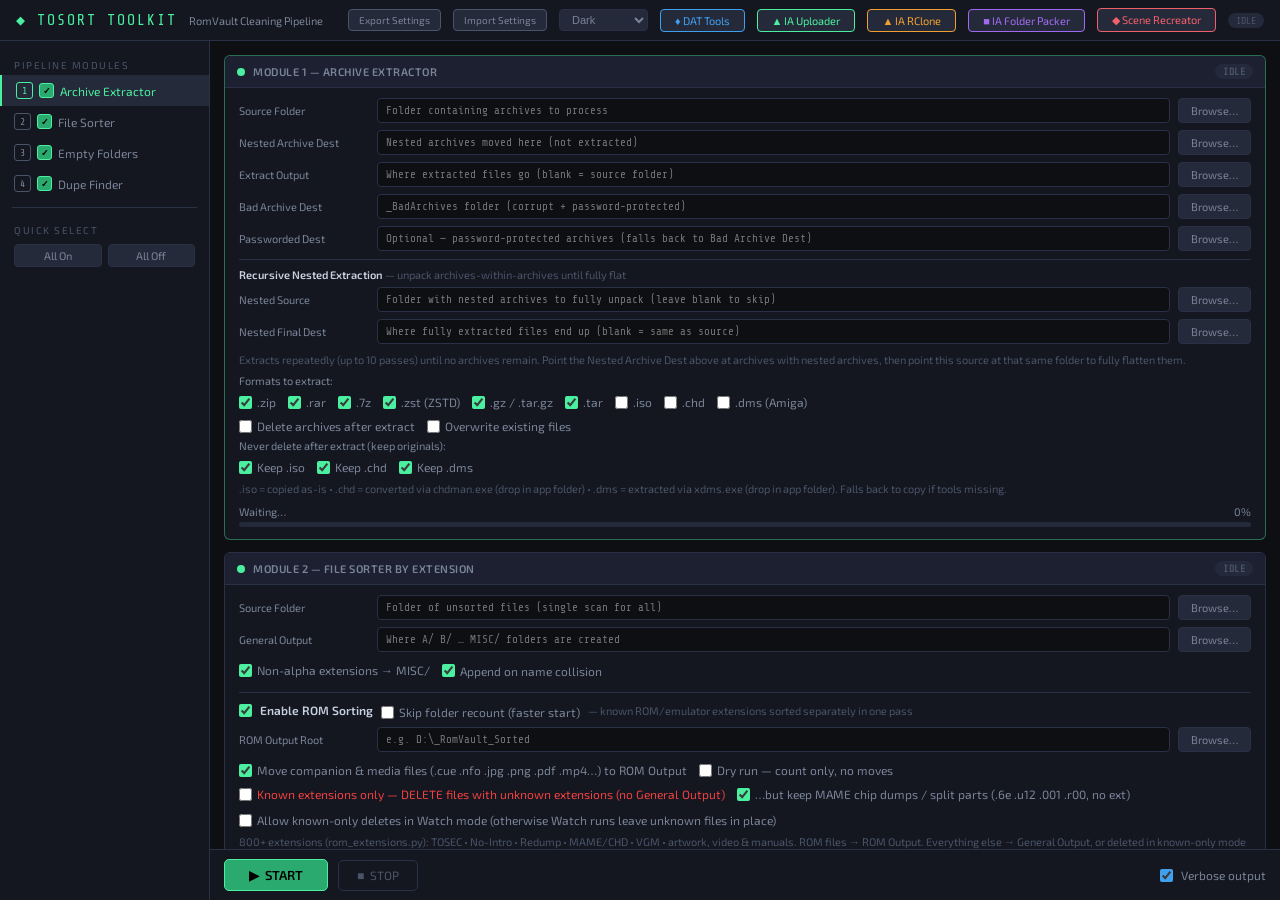
==== gui/index.html @ b6e290e2 "tosort: known-extension list, known-only sort mode, extractor and dedupe fixes Extensions - rom_exte" ====
<!DOCTYPE html>
<html lang="en">
<head>
<meta charset="UTF-8">
<meta name="viewport" content="width=device-width, initial-scale=1.0">
<title>ToSort Toolkit</title>
<style>
@import url('https://fonts.googleapis.com/css2?family=Share+Tech+Mono&family=Exo+2:wght@400;500;600&display=swap');

*{box-sizing:border-box;margin:0;padding:0}
:root{
  --bg0:#0d0f12;--bg1:#141720;--bg2:#1c2030;--bg3:#252a3a;
  --acc:#4af0a0;--acc2:#2aaa6e;--warn:#f0a030;--danger:#f04040;--info:#40a0f0;
  --text:#c8d0e0;--text2:#7a8498;--text3:#4a5468;
  --border:#2a3045;
  --font:'Exo 2',sans-serif;--mono:'Share Tech Mono',monospace;
}
/* ── Themes ── */
[data-theme="light"]{
  --bg0:#f0f2f5;--bg1:#ffffff;--bg2:#e8eaed;--bg3:#d8dbe0;
  --acc:#1a8a5a;--acc2:#1a8a5a;--warn:#d4780a;--danger:#c0392b;--info:#2471a3;
  --text:#1a1d23;--text2:#5a6478;--text3:#8a94a8;
  --border:#c8cdd8;
}
[data-theme="amber"]{
  --bg0:#0f0c06;--bg1:#1a1508;--bg2:#241e0c;--bg3:#2e2710;
  --acc:#f0b030;--acc2:#c08010;--warn:#f07030;--danger:#e04040;--info:#60b0f0;
  --text:#e8d8a0;--text2:#a09060;--text3:#606040;
  --border:#3a3010;
}
[data-theme="slate"]{
  --bg0:#0a0c10;--bg1:#12151c;--bg2:#1a1e28;--bg3:#222738;
  --acc:#60a0f8;--acc2:#4080d8;--warn:#f0c030;--danger:#f04060;--info:#60d0f0;
  --text:#c0ccdc;--text2:#7080a0;--text3:#404860;
  --border:#252a38;
}
[data-theme="red"]{
  --bg0:#0f0808;--bg1:#1a1010;--bg2:#241818;--bg3:#2e2020;
  --acc:#f04060;--acc2:#c02040;--warn:#f08030;--danger:#f04040;--info:#60a0f0;
  --text:#e8c8c8;--text2:#a07070;--text3:#605050;
  --border:#3a2020;
}
html,body{height:100%;overflow:hidden;background:var(--bg0);color:var(--text);font-family:var(--font);font-size:13px}

/* ── Layout ── */
#app{display:flex;flex-direction:column;height:100vh;overflow:hidden}
.titlebar{background:var(--bg1);border-bottom:1px solid var(--border);padding:8px 16px;display:flex;align-items:center;gap:12px;-webkit-app-region:drag;user-select:none;flex-shrink:0}
.titlebar .logo{font-family:var(--mono);font-size:15px;color:var(--acc);letter-spacing:2px}
.titlebar .sub{font-size:11px;color:var(--text2)}
.main{display:flex;flex:1;overflow:hidden;min-height:0}

/* ── Sidebar ── */
.sidebar{width:210px;background:var(--bg1);border-right:1px solid var(--border);display:flex;flex-direction:column;padding:10px 0;flex-shrink:0;overflow-y:auto;min-height:0}
.sidebar-section{padding:8px 14px 4px;font-size:10px;color:var(--text3);letter-spacing:1.5px;text-transform:uppercase}
.mod-row{display:flex;align-items:center;gap:6px;padding:7px 14px;cursor:pointer;transition:.12s;user-select:none}
.mod-row:hover{background:var(--bg2)}
.mod-row.active{background:var(--bg3);border-left:2px solid var(--acc)}
.mod-row .mod-num{font-family:var(--mono);font-size:10px;width:17px;height:17px;border:1px solid var(--text3);border-radius:3px;display:flex;align-items:center;justify-content:center;flex-shrink:0;color:var(--text2)}
.mod-row.active .mod-num{border-color:var(--acc);color:var(--acc)}
.mod-row .mod-label{font-size:12px;color:var(--text2);flex:1}
.mod-row.active .mod-label{color:var(--acc)}
.cb{width:15px;height:15px;border:1px solid var(--border);border-radius:3px;display:flex;align-items:center;justify-content:center;flex-shrink:0;cursor:pointer;background:var(--bg0)}
.cb.on{background:var(--acc2);border-color:var(--acc)}
.cb.on::after{content:'✓';font-size:9px;color:#000;font-weight:bold}
.divider{height:1px;background:var(--border);margin:8px 12px}
.sidebar-btns{padding:4px 14px;display:flex;gap:6px}
.sm-btn{flex:1;padding:4px 0;background:var(--bg3);border:1px solid var(--border);border-radius:4px;color:var(--text2);font-family:var(--font);font-size:11px;cursor:pointer;text-align:center}
.sm-btn:hover{border-color:var(--acc);color:var(--acc)}

/* ── Content area ── */
.content{flex:1;display:flex;flex-direction:column;overflow:hidden;min-height:0}
.panels{flex:1;overflow-y:auto;overflow-x:hidden;padding:14px;display:flex;flex-direction:column;gap:12px;min-height:0}

/* ── Panels — height fits content, no overflow:hidden clipping ── */
.panel{background:var(--bg1);border:1px solid var(--border);border-radius:6px;overflow:visible;transition:.15s;flex-shrink:0}
.panel.active-panel{border-color:rgba(74,240,160,.4)}
.panel-hdr{padding:8px 12px;background:var(--bg2);border-bottom:1px solid var(--border);display:flex;align-items:center;gap:8px;font-size:11px;font-weight:600;letter-spacing:.5px;text-transform:uppercase;color:var(--text2);border-radius:6px 6px 0 0}
.panel-hdr .dot{width:8px;height:8px;border-radius:50%;flex-shrink:0}
.dot-green{background:var(--acc)}
.dot-amber{background:var(--warn)}
.dot-blue{background:var(--info)}
.dot-dim{background:var(--text3)}
.panel-body{padding:10px 14px}

/* ── Form elements ── */
.row{display:flex;align-items:center;gap:8px;margin-bottom:7px}
.row label{font-size:11px;color:var(--text2);width:130px;flex-shrink:0}
.path-input{flex:1;background:var(--bg0);border:1px solid var(--border);border-radius:4px;padding:5px 8px;color:var(--text);font-family:var(--mono);font-size:11px;outline:none;transition:.15s;user-select:text;-webkit-user-select:text}
.path-input:focus{border-color:var(--acc)}
.browse-btn{padding:5px 12px;background:var(--bg3);border:1px solid var(--border);border-radius:4px;color:var(--text2);font-size:11px;cursor:pointer;white-space:nowrap;font-family:var(--font)}
.browse-btn:hover{border-color:var(--acc);color:var(--acc)}
.opt-row{display:flex;flex-wrap:wrap;gap:12px;padding:4px 0 6px}
.opt{display:flex;align-items:center;gap:5px;cursor:pointer;font-size:12px;color:var(--text2);user-select:none}
.opt input[type=checkbox]{accent-color:var(--acc);width:13px;height:13px;cursor:pointer}
.opt:hover{color:var(--text)}

/* ── Progress ── */
.progress-wrap{margin:6px 0 2px}
.progress-label{display:flex;justify-content:space-between;font-size:11px;color:var(--text2);margin-bottom:4px}
.pbar-bg{height:5px;background:var(--bg3);border-radius:3px;overflow:hidden}
.pbar{height:100%;width:0%;border-radius:3px;transition:width .35s ease}
.pbar-green{background:var(--acc)}
.pbar-amber{background:var(--warn)}
.pbar-blue{background:var(--info)}
.pbar-anim{background:repeating-linear-gradient(90deg,var(--acc) 0,var(--acc2) 20px,var(--acc) 40px);background-size:80px 100%;animation:slide 1s linear infinite}
@keyframes slide{from{background-position:0 0}to{background-position:80px 0}}

/* ── Status pills ── */
.pill{padding:2px 8px;border-radius:10px;font-size:10px;font-family:var(--mono);flex-shrink:0}
.pill-idle{background:var(--bg3);color:var(--text3)}
.pill-running{background:rgba(74,240,160,.15);color:var(--acc)}
.pill-done{background:rgba(74,240,160,.2);color:var(--acc)}
.pill-error{background:rgba(240,64,64,.15);color:var(--danger)}
.pill-skip{background:var(--bg3);color:var(--text3)}
.pill-blink{animation:blink 1.1s infinite}
@keyframes blink{0%,100%{opacity:1}50%{opacity:.4}}

/* ── Log ── */
.log-wrap{background:var(--bg0);border:1px solid var(--border);border-radius:4px;height:190px;overflow-y:auto;padding:8px;font-family:var(--mono);user-select:text;-webkit-user-select:text;cursor:text;font-size:11px;line-height:1.55;user-select:text;-webkit-user-select:text;cursor:text}
.ll{margin:1px 0;user-select:text;-webkit-user-select:text}
.ll-info{color:var(--info)}
.ll-ok{color:var(--acc)}
.ll-warn{color:var(--warn)}
.ll-err{color:var(--danger)}
.ll-dim{color:var(--text3)}

/* ── Footer ── */
.footer{background:var(--bg1);border-top:1px solid var(--border);padding:9px 14px;display:flex;align-items:center;gap:10px;position:relative;flex-shrink:0}
.btn-start{padding:7px 24px;background:var(--acc2);border:1px solid var(--acc);border-radius:5px;color:#000;font-family:var(--font);font-weight:600;font-size:13px;cursor:pointer}
.btn-start:hover{background:var(--acc)}
.btn-start:disabled{background:var(--bg3);border-color:var(--border);color:var(--text3);cursor:not-allowed}
.btn-stop{padding:7px 18px;background:transparent;border:1px solid var(--danger);border-radius:5px;color:var(--danger);font-family:var(--font);font-size:12px;cursor:pointer}
.btn-stop:hover{background:rgba(240,64,64,.1)}
.btn-stop:disabled{border-color:var(--border);color:var(--text3);cursor:not-allowed}
.stop-menu{position:absolute;bottom:54px;left:180px;background:var(--bg2);border:1px solid var(--danger);border-radius:5px;overflow:hidden;z-index:99;min-width:220px;display:none}
.stop-menu.open{display:block}
.stop-opt{padding:9px 16px;cursor:pointer;font-size:12px;border-bottom:1px solid var(--border)}
.stop-opt:last-child{border-bottom:none}
.stop-opt:hover{background:rgba(240,64,64,.15);color:var(--danger)}
.footer-status{font-size:11px;color:var(--text2)}
.footer-right{margin-left:auto;display:flex;align-items:center;gap:10px}
.verbose-lbl{display:flex;align-items:center;gap:5px;font-size:12px;color:var(--text2);cursor:pointer;user-select:none}
.verbose-lbl input{accent-color:var(--info);width:13px;height:13px}

/* ── Stub notice ── */
.stub-note{padding:5px 0 2px;font-size:11px;color:var(--text3)}

/* Scrollbar styling */
::-webkit-scrollbar{width:6px;height:6px}
::-webkit-scrollbar-track{background:var(--bg0)}
::-webkit-scrollbar-thumb{background:var(--bg3);border-radius:3px}
::-webkit-scrollbar-thumb:hover{background:var(--border)}
</style>
</head>
<body>
<div id="app">

  <!-- Title bar -->
  <div class="titlebar">
    <span class="logo">&#9670; TOSORT TOOLKIT</span>
    <span class="sub">RomVault Cleaning Pipeline</span>
    <button class="browse-btn" id="export-btn" onclick="exportSettings()" style="margin-left:auto;border-color:var(--text3);color:var(--text2);padding:4px 10px;font-size:10px" title="Saves to tosort_settings_export.json in app folder">Export Settings</button>
    <button class="browse-btn" style="border-color:var(--text3);color:var(--text2);padding:4px 10px;font-size:10px" onclick="importSettings()">Import Settings</button>
    <select id="theme-select" onchange="setTheme(this.value)" style="background:var(--bg3);border:1px solid var(--border);border-radius:4px;padding:3px 8px;color:var(--text2);font-size:11px;cursor:pointer"><option value="">Dark</option><option value="amber">Amber</option><option value="slate">Slate Blue</option><option value="red">Red</option><option value="light">Light</option></select>
    <button class="browse-btn" id="dat-merger-btn" onclick="openDatMerger()" style="border-color:var(--info);color:var(--info);padding:4px 14px;font-size:11px">&#9830; DAT Tools</button>
    <button class="browse-btn" onclick="openIAUploader()" style="border-color:var(--acc);color:var(--acc);padding:4px 14px;font-size:11px">&#9650; IA Uploader</button>
    <button class="browse-btn" onclick="openRClone()" style="border-color:var(--warn);color:var(--warn);padding:4px 14px;font-size:11px">&#9650; IA RClone</button>
    <button class="browse-btn" onclick="openFolderPacker()" style="border-color:#a06af0;color:#a06af0;padding:4px 14px;font-size:11px">&#9632; IA Folder Packer</button>
    <button class="browse-btn" onclick="openSceneRecreator()" style="border-color:#f0606a;color:#f0606a;padding:4px 14px;font-size:11px">&#9670; Scene Recreator</button>
    <span id="global-pill" class="pill pill-idle">IDLE</span>
  </div>

  <div class="main">

    <!-- Sidebar -->
    <div class="sidebar">
      <div class="sidebar-section">Pipeline Modules</div>

      <div class="mod-row active" id="modrow-0" onclick="selectMod(0)">
        <div class="mod-num">1</div>
        <div class="cb on" id="cb-0" onclick="toggleMod(event,0)"></div>
        <span class="mod-label">Archive Extractor</span>
      </div>
      <div class="mod-row" id="modrow-1" onclick="selectMod(1)">
        <div class="mod-num">2</div>
        <div class="cb on" id="cb-1" onclick="toggleMod(event,1)"></div>
        <span class="mod-label">File Sorter</span>
      </div>
      <div class="mod-row" id="modrow-2" onclick="selectMod(2)">
        <div class="mod-num">3</div>
        <div class="cb on" id="cb-2" onclick="toggleMod(event,2)"></div>
        <span class="mod-label">Empty Folders</span>
      </div>
      <div class="mod-row" id="modrow-3" onclick="selectMod(3)">
        <div class="mod-num">4</div>
        <div class="cb on" id="cb-3" onclick="toggleMod(event,3)"></div>
        <span class="mod-label">Dupe Finder</span>
      </div>
      <div class="divider"></div>
      <div class="sidebar-section">Quick Select</div>
      <div class="sidebar-btns">
        <div class="sm-btn" onclick="setAll(true)">All On</div>
        <div class="sm-btn" onclick="setAll(false)">All Off</div>
      </div>
    </div>

    <!-- Main content -->
    <div class="content">
      <div class="panels">

        <!-- MODULE 1: EXTRACTOR -->
        <div class="panel active-panel" id="panel-0">
          <div class="panel-hdr">
            <div class="dot dot-green"></div>
            Module 1 — Archive Extractor
            <span id="pill-0" class="pill pill-idle" style="margin-left:auto">IDLE</span>
          </div>
          <div class="panel-body">
            <div class="row">
              <label>Source Folder</label>
              <input class="path-input" id="m0-src" placeholder="Folder containing archives to process" />
              <button class="browse-btn" onclick="browse('m0-src')">Browse…</button>
            </div>
            <div class="row">
              <label>Nested Archive Dest</label>
              <input class="path-input" id="m0-nested" placeholder="Nested archives moved here (not extracted)" />
              <button class="browse-btn" onclick="browse('m0-nested')">Browse…</button>
            </div>
            <div class="row">
              <label>Extract Output</label>
              <input class="path-input" id="m0-out" placeholder="Where extracted files go (blank = source folder)" />
              <button class="browse-btn" onclick="browse('m0-out')">Browse…</button>
            </div>
            <div class="row">
              <label>Bad Archive Dest</label>
              <input class="path-input" id="m0-bad" placeholder="_BadArchives folder (corrupt + password-protected)" />
              <button class="browse-btn" onclick="browse('m0-bad')">Browse&hellip;</button>
            </div>
            <div class="row">
              <label>Passworded Dest</label>
              <input class="path-input" id="m0-pw" placeholder="Optional — password-protected archives (falls back to Bad Archive Dest)" />
              <button class="browse-btn" onclick="browse('m0-pw')">Browse&hellip;</button>
            </div>
            <div class="divider" style="margin:8px 0"></div>
            <div style="font-size:11px;color:var(--text);font-weight:600;margin-bottom:6px">
              Recursive Nested Extraction
              <span style="font-weight:400;color:var(--text3)"> &mdash; unpack archives-within-archives until fully flat</span>
            </div>
            <div class="row">
              <label>Nested Source</label>
              <input class="path-input" id="m0-recurse-src" placeholder="Folder with nested archives to fully unpack (leave blank to skip)" />
              <button class="browse-btn" onclick="browse('m0-recurse-src')">Browse&hellip;</button>
            </div>
            <div class="row">
              <label>Nested Final Dest</label>
              <input class="path-input" id="m0-recurse-dst" placeholder="Where fully extracted files end up (blank = same as source)" />
              <button class="browse-btn" onclick="browse('m0-recurse-dst')">Browse&hellip;</button>
            </div>
            <div style="padding:2px 0 4px;font-size:11px;color:var(--text3)">
              Extracts repeatedly (up to 10 passes) until no archives remain.
              Point the Nested Archive Dest above at archives with nested archives,
              then point this source at that same folder to fully flatten them.
            </div>
            <div style="font-size:11px;color:var(--text2);margin-bottom:4px;margin-top:4px">Formats to extract:</div>
            <div class="opt-row">
              <label class="opt"><input type="checkbox" id="m0-zip" checked> .zip</label>
              <label class="opt"><input type="checkbox" id="m0-rar" checked> .rar</label>
              <label class="opt"><input type="checkbox" id="m0-7z" checked> .7z</label>
              <label class="opt"><input type="checkbox" id="m0-zst" checked> .zst (ZSTD)</label>
              <label class="opt"><input type="checkbox" id="m0-gz" checked> .gz / .tar.gz</label>
              <label class="opt"><input type="checkbox" id="m0-tar" checked> .tar</label>
              <label class="opt"><input type="checkbox" id="m0-iso"> .iso</label>
              <label class="opt"><input type="checkbox" id="m0-chd"> .chd</label>
              <label class="opt"><input type="checkbox" id="m0-dms"> .dms (Amiga)</label>
            </div>
            <div class="opt-row">
              <label class="opt"><input type="checkbox" id="m0-del"> Delete archives after extract</label>
              <label class="opt"><input type="checkbox" id="m0-over"> Overwrite existing files</label>
            </div>
            <div style="font-size:11px;color:var(--text2);margin-bottom:4px">Never delete after extract (keep originals):</div>
            <div class="opt-row">
              <label class="opt"><input type="checkbox" id="m0-no-del-iso" checked> Keep .iso</label>
              <label class="opt"><input type="checkbox" id="m0-no-del-chd" checked> Keep .chd</label>
              <label class="opt"><input type="checkbox" id="m0-no-del-dms" checked> Keep .dms</label>
            </div>
            <div style="padding:2px 0 4px;font-size:11px;color:var(--text3)">
              .iso = copied as-is &bull; .chd = converted via chdman.exe (drop in app folder) &bull;
              .dms = extracted via xdms.exe (drop in app folder). Falls back to copy if tools missing.
            </div>
            <div class="progress-wrap">
              <div class="progress-label">
                <span id="pstep-0">Waiting…</span>
                <span id="ppct-0">0%</span>
              </div>
              <div class="pbar-bg"><div class="pbar pbar-green" id="pbar-0"></div></div>
            </div>
          </div>
        </div>

        <!-- MODULE 2: FILE SORTER + ROM SORTER -->
        <div class="panel" id="panel-1">
          <div class="panel-hdr">
            <div class="dot dot-green"></div>
            Module 2 &mdash; File Sorter by Extension
            <span id="pill-1" class="pill pill-idle" style="margin-left:auto">IDLE</span>
          </div>
          <div class="panel-body">
            <div class="row">
              <label>Source Folder</label>
              <input class="path-input" id="m1-src" placeholder="Folder of unsorted files (single scan for all)" />
              <button class="browse-btn" onclick="browse('m1-src')">Browse&hellip;</button>
            </div>
            <div class="row">
              <label>General Output</label>
              <input class="path-input" id="m1-out" placeholder="Where A/ B/ &hellip; MISC/ folders are created" />
              <button class="browse-btn" onclick="browse('m1-out')">Browse&hellip;</button>
            </div>
            <div class="opt-row">
              <label class="opt"><input type="checkbox" id="m1-misc" checked> Non-alpha extensions &rarr; MISC/</label>
              <label class="opt"><input type="checkbox" id="m1-rename" checked> Append on name collision</label>
            </div>
            <div class="divider" style="margin:8px 0"></div>
            <div style="display:flex;align-items:center;gap:8px;margin-bottom:8px">
              <label class="opt" style="font-size:12px;color:var(--text);font-weight:600">
                <input type="checkbox" id="m1-rom-enable" checked onchange="toggleRomSection()">
                &nbsp;Enable ROM Sorting
              </label>
              <label class="opt" style="margin-top:4px"><input type="checkbox" id="m1-skip-recount"> Skip folder recount (faster start)</label>
              <span style="font-size:11px;color:var(--text3)">— known ROM/emulator extensions sorted separately in one pass</span>
            </div>
            <div id="rom-section">
              <div class="row">
                <label>ROM Output Root</label>
                <input class="path-input" id="m1-rom-out" placeholder="e.g. D:\_RomVault_Sorted" />
                <button class="browse-btn" onclick="browse('m1-rom-out')">Browse&hellip;</button>
              </div>
              <div class="opt-row">
                <label class="opt"><input type="checkbox" id="m1-companions" checked> Move companion &amp; media files (.cue .nfo .jpg .png .pdf .mp4&hellip;) to ROM Output</label>
                <label class="opt"><input type="checkbox" id="m1-dry"> Dry run &mdash; count only, no moves</label>
              </div>
              <div class="opt-row">
                <label class="opt" style="color:var(--danger)"><input type="checkbox" id="m1-known-only" onchange="toggleKnownOnly()"> Known extensions only &mdash; DELETE files with unknown extensions (no General Output)</label>
                <label class="opt"><input type="checkbox" id="m1-keep-chip" checked> &hellip;but keep MAME chip dumps / split parts (.6e .u12 .001 .r00, no ext)</label>
                <label class="opt"><input type="checkbox" id="m1-known-watch"> Allow known-only deletes in Watch mode (otherwise Watch runs leave unknown files in place)</label>
              </div>
              <div style="padding:2px 0 6px;font-size:11px;color:var(--text3)">
                800+ extensions (rom_extensions.py): TOSEC &bull; No-Intro &bull; Redump &bull; MAME/CHD &bull; VGM &bull; artwork, video &amp; manuals.
                ROM files &rarr; ROM Output. Everything else &rarr; General Output, or deleted in known-only mode (list saved to reports/).
              </div>
            </div>
            <div class="progress-wrap">
              <div class="progress-label"><span id="pstep-1">Waiting&hellip;</span><span id="ppct-1">0%</span></div>
              <div class="pbar-bg"><div class="pbar pbar-green" id="pbar-1"></div></div>
            </div>
          </div>
        </div>

        <!-- MODULE 3: EMPTY FOLDERS -->
        <div class="panel" id="panel-2">
          <div class="panel-hdr">
            <div class="dot dot-green"></div>
            Module 3 &mdash; Empty Folder Cleanup
            <span id="pill-2" class="pill pill-idle" style="margin-left:auto">IDLE</span>
          </div>
          <div class="panel-body">
            <div style="font-size:11px;color:var(--text2);margin-bottom:6px">Target Folders <span style="color:var(--text3)">(add as many as needed)</span></div>
            <div id="m2-folder-list" style="display:flex;flex-direction:column;gap:5px;margin-bottom:6px"></div>
            <button class="browse-btn" onclick="addFolderRow('m2-folder-list')" style="margin-bottom:8px">+ Add Folder</button>
            <div class="opt-row">
              <label class="opt"><input type="checkbox" id="m2-recurse" checked> Recursive (catches nested empties &mdash; multiple passes)</label>
              <label class="opt"><input type="checkbox" id="m2-dry"> Dry run &mdash; list only, no deletes</label>
            </div>
            <div class="progress-wrap">
              <div class="progress-label"><span id="pstep-2">Waiting&hellip;</span><span id="ppct-2">0%</span></div>
              <div class="pbar-bg"><div class="pbar pbar-green" id="pbar-2"></div></div>
            </div>
          </div>
        </div>

        <!-- MODULE 4: DUPE FINDER -->
        <div class="panel" id="panel-3">
          <div class="panel-hdr">
            <div class="dot dot-green"></div>
            Module 4 &mdash; Duplicate File Finder &amp; Deleter
            <span id="pill-3" class="pill pill-idle" style="margin-left:auto">IDLE</span>
          </div>
          <div class="panel-body">
            <div style="font-size:11px;color:var(--text2);margin-bottom:6px">Scan Folders <span style="color:var(--text3)">(add as many as you need — dupes found across all folders)</span></div>
            <div id="m3-folder-list" style="display:flex;flex-direction:column;gap:5px;margin-bottom:6px"></div>
            <button class="browse-btn" onclick="addFolderRow('m3-folder-list','m3-folders')" style="margin-bottom:8px">+ Add Folder</button>
            <div class="opt-row">
              <label class="opt"><input type="checkbox" id="m3-md5" checked> MD5 hash</label>
              <label class="opt"><input type="checkbox" id="m3-size" checked> Size pre-filter (faster)</label>
              <label class="opt"><input type="checkbox" id="m3-dry"> Dry run &mdash; list dupes only, no deletes</label>
            </div>
            <div style="padding:4px 0 6px;font-size:11px;color:var(--text3)">
              Two-phase: size grouping &rarr; partial hash (1 MB) &rarr; full MD5 confirm.
              Progress saved after each group so interrupted runs resume automatically.
            </div>
            <div class="progress-wrap">
              <div class="progress-label"><span id="pstep-3">Waiting&hellip;</span><span id="ppct-3">0%</span></div>
              <div class="pbar-bg"><div class="pbar pbar-green" id="pbar-3"></div></div>
            </div>
          </div>
        </div>

                <!-- REPORT SETTINGS -->
        <div class="panel" id="panel-report">
          <div class="panel-hdr">
            <div class="dot dot-blue"></div>
            Pipeline Summary Report
          </div>
          <div class="panel-body">
            <div class="row">
              <label>Save Reports To</label>
              <input class="path-input" id="report-dir" placeholder="Folder where .txt reports are saved after each run" />
              <button class="browse-btn" onclick="browse('report-dir')">Browse&hellip;</button>
            </div>
            <div style="padding:2px 0 4px;font-size:11px;color:var(--text3)">
              A timestamped .txt file is saved after every pipeline run listing counts, timings and errors per module.
              Leave blank to disable.
            </div>
          </div>
        </div>

        <!-- WATCH FOLDER -->
        <div class="panel" id="panel-watch">
          <div class="panel-hdr">
            <div class="dot dot-blue"></div>
            Watch Mode &mdash; Auto-run Pipeline on Timer
            <span id="pill-watch" class="pill pill-idle" style="margin-left:auto">OFF</span>
          </div>
          <div class="panel-body">
            <div class="row">
              <label>Run interval</label>
              <select id="watch-preset" style="background:var(--bg0);border:1px solid var(--border);border-radius:4px;padding:5px 8px;color:var(--text);font-family:var(--mono);font-size:11px;outline:none" onchange="watchPresetChange()">
                <option value="5">Every 5 minutes</option>
                <option value="15">Every 15 minutes</option>
                <option value="30" selected>Every 30 minutes</option>
                <option value="60">Every 1 hour</option>
                <option value="120">Every 2 hours</option>
                <option value="0">Custom&hellip;</option>
              </select>
              <input class="path-input" id="watch-custom" placeholder="minutes" style="width:80px;flex:none;display:none" type="number" min="1" max="9999" />
            </div>
            <div class="opt-row">
              <span style="font-size:11px;color:var(--text2);margin-right:4px">Modules to run:</span>
              <label class="opt"><input type="checkbox" id="watch-m0" checked> Extractor</label>
              <label class="opt"><input type="checkbox" id="watch-m1" checked> File Sorter</label>
              <label class="opt"><input type="checkbox" id="watch-m2" checked> Empty Folders</label>
              <label class="opt"><input type="checkbox" id="watch-m3" checked> Dupe Finder</label>
            </div>
            <div style="display:flex;align-items:center;gap:12px;margin-top:8px">
              <button class="browse-btn" id="watch-arm-btn" onclick="toggleWatch()" style="padding:5px 18px;border-color:var(--info);color:var(--info)">&#9654; Arm Watch</button>
              <span id="watch-countdown" style="font-family:var(--mono);font-size:12px;color:var(--text2)"></span>
            </div>
          </div>
        </div>
        <!-- LOG -->
        <div class="panel">
          <div class="panel-hdr">
            <div class="dot dot-blue"></div>
            Output Log
            <button class="browse-btn" style="margin-left:auto;padding:2px 10px;font-size:10px" onclick="clearLog()">Clear</button>
          </div>
          <div class="panel-body">
            <div class="log-wrap" id="log"></div>
          </div>
        </div>

      </div><!-- /panels -->

      <!-- Footer -->
      <div class="footer">
        <button class="btn-start" id="btn-start" onclick="startPipeline()">&#9654;&nbsp; START</button>
        <button class="btn-stop"  id="btn-stop"  disabled onclick="toggleStopMenu()">&#9632;&nbsp; STOP</button>

        <div class="stop-menu" id="stop-menu">
          <div class="stop-opt" onclick="doSkip()">&#8594;&nbsp; Skip current — continue pipeline</div>
          <div class="stop-opt" style="color:var(--danger)" onclick="doStopAll()">&#9632;&nbsp; Terminate everything</div>
        </div>

        <span class="footer-status" id="footer-status"></span>

        <div class="footer-right">
          <label class="verbose-lbl"><input type="checkbox" id="verbose" checked>&nbsp;Verbose output</label>
        </div>
      </div>

    </div><!-- /content -->
  </div><!-- /main -->
</div><!-- /app -->

<script>
// ─── State ───────────────────────────────────────────────────────────────────
const modEnabled = [true, true, true, true];
let pipelineRunning = false;

// ─── Sidebar selection ───────────────────────────────────────────────────────
function selectMod(n) {
  document.querySelectorAll('.mod-row').forEach((r, i) => r.classList.toggle('active', i === n));
  document.querySelectorAll('.panel[id^="panel-"]').forEach((p, i) => p.classList.toggle('active-panel', i === n));
}

function toggleMod(e, n) {
  e.stopPropagation();
  modEnabled[n] = !modEnabled[n];
  document.getElementById('cb-' + n).classList.toggle('on', modEnabled[n]);
}

function setAll(v) {
  modEnabled.forEach((_, i) => {
    modEnabled[i] = v;
    document.getElementById('cb-' + i).classList.toggle('on', v);
  });
}

// ─── Browse (native folder dialog via Python) ─────────────────────────────────
async function browse(inputId) {
  try {
    const path = await window.pywebview.api.browse_folder();
    if (path) {
      const el = document.getElementById(inputId);
      el.value = path;
      el.style.borderColor = 'var(--acc)';
      setTimeout(() => el.style.borderColor = '', 1500);
    }
  } catch (e) {
    addLog('Browse error: ' + e, 'err');
  }
}

// ─── Log ──────────────────────────────────────────────────────────────────────
const MAX_LOG_LINES = 500;
function addLog(msg, cls) {
  const log = document.getElementById('log');
  const d = document.createElement('div');
  d.className = 'll' + (cls ? ' ll-' + cls : '');
  const ts = new Date().toLocaleTimeString('en-GB');
  d.textContent = '[' + ts + '] ' + msg;
  log.appendChild(d);
  // Trim old entries to prevent out-of-memory on long runs
  while (log.childElementCount > MAX_LOG_LINES) {
    log.removeChild(log.firstChild);
  }
  log.scrollTop = log.scrollHeight;
}

function clearLog() {
  document.getElementById('log').innerHTML = '';
}

// ─── Progress ─────────────────────────────────────────────────────────────────
function setProgress(mod, pct, label) {
  document.getElementById('pbar-' + mod).style.width = pct + '%';
  document.getElementById('ppct-' + mod).textContent = pct + '%';
  document.getElementById('pstep-' + mod).textContent = label;
}

// ─── Module status pills ──────────────────────────────────────────────────────
function setModStatus(mod, state) {
  const el = document.getElementById('pill-' + mod);
  const map = {
    idle:    ['IDLE',    'pill-idle'],
    running: ['RUNNING', 'pill-running pill-blink'],
    done:    ['DONE',    'pill-done'],
    error:   ['ERROR',   'pill-error'],
    skip:    ['SKIP',    'pill-skip'],
  };
  const [label, cls] = map[state] || ['?', 'pill-idle'];
  el.textContent = label;
  el.className = 'pill ' + cls;
}

function setGlobalStatus(state) {
  const el = document.getElementById('global-pill');
  const map = {
    idle:    ['IDLE',    'pill-idle'],
    running: ['RUNNING', 'pill-running pill-blink'],
    done:    ['DONE',    'pill-done'],
    stopped: ['STOPPED', 'pill-error'],
  };
  const [label, cls] = map[state] || ['?', 'pill-idle'];
  el.textContent = label;
  el.className = 'pill ' + cls;
}

// ─── Python → JS event bridge ─────────────────────────────────────────────────
window.pyEvent = function(event, data) {
  switch(event) {
    case 'log':
      addLog(data.msg, data.cls);
      break;
    case 'progress':
      setProgress(data.mod, data.pct, data.label);
      break;
    case 'modStatus':
      setModStatus(data.mod, data.state);
      break;
    case 'globalStatus':
      setGlobalStatus(data.state);
      if (data.state === 'done' || data.state === 'stopped') {
        pipelineRunning = false;
        if (!watchArmed) document.getElementById('btn-start').disabled = false;
        document.getElementById('btn-stop').disabled = true;
        document.getElementById('watch-arm-btn').disabled = false;
        document.getElementById('footer-status').textContent =
          data.state === 'stopped' ? 'Stopped by user.' : 'All modules complete.';
      }
      break;
  }
};

// ─── START ────────────────────────────────────────────────────────────────────
function startPipeline() {
  if (pipelineRunning) return;
  if (watchArmed) { addLog('Disarm Watch mode before starting manually.', 'warn'); return; }
  if (modEnabled[1] && document.getElementById('m1-known-only').checked
      && !document.getElementById('m1-dry').checked
      && !confirm('File Sorter is in KNOWN-ONLY mode.

Files with unknown extensions in the source folder will be PERMANENTLY DELETED (a list is saved to reports/).

Continue?')) return;
  pipelineRunning = true;
  document.getElementById('btn-start').disabled = true;
  document.getElementById('btn-stop').disabled = false;
  document.getElementById('footer-status').textContent = 'Pipeline running…';
  setGlobalStatus('running');
  for (let i = 0; i < 4; i++) {
    setProgress(i, 0, 'Waiting…');
    setModStatus(i, 'idle');
  }
  window.pywebview.api.run_pipeline(buildConfig());
}

// ─── STOP menu ────────────────────────────────────────────────────────────────
function toggleStopMenu() {
  document.getElementById('stop-menu').classList.toggle('open');
}

function doSkip() {
  document.getElementById('stop-menu').classList.remove('open');
  addLog('Skipping to next module… (waiting for current operation to finish)', 'warn');
  window.pywebview.api.stop_current();
}

function doStopAll() {
  document.getElementById('stop-menu').classList.remove('open');
  addLog('Terminating pipeline… (waiting for current operation to finish)', 'err');
  // Disable stop button to prevent spamming
  document.getElementById('btn-stop').disabled = true;
  document.getElementById('footer-status').textContent = 'Stopping...';
  window.pywebview.api.stop_all();
}

document.addEventListener('click', e => {
  if (!e.target.closest('#btn-stop') && !e.target.closest('#stop-menu'))
    document.getElementById('stop-menu').classList.remove('open');
});

// ─── Settings save/load ──────────────────────────────────────────────────────
const SETTINGS_IDS = [
  'm0-src','m0-nested','m0-out','m0-bad','m0-recurse-src','m0-recurse-dst','m0-zip','m0-rar','m0-7z','m0-zst','m0-iso','m0-chd','m0-dms','m0-no-del-iso','m0-no-del-chd','m0-no-del-dms','m0-del','m0-over','report-dir',
  'm1-src','m1-out','m1-misc','m1-rename',
  'm2-recurse','m2-dry',
  'm3-md5','m3-size','m3-dry',
  'm1-rom-enable','m1-rom-out','m1-companions','m1-dry','m1-known-only','m1-keep-chip','m1-known-watch',
  'verbose','watch-preset','watch-custom','watch-m0','watch-m1','watch-m2','watch-m3'
];
// Multi-folder list IDs saved separately as arrays
const FOLDER_LIST_IDS = ['m2-folder-list', 'm3-folder-list'];
const MOD_CB_IDS = ['cb-0','cb-1','cb-2','cb-3'];

function gatherSettings() {
  const s = { modEnabled: [...modEnabled] };
  SETTINGS_IDS.forEach(id => {
    const el = document.getElementById(id);
    if (!el) return;
    s[id] = el.type === 'checkbox' ? el.checked : el.value;
  });
  // Save multi-folder lists as arrays
  FOLDER_LIST_IDS.forEach(id => { s[id] = getFolderList(id); });
  return s;
}

function applySettings(s) {
  if (!s) return;
  if (Array.isArray(s.modEnabled)) {
    s.modEnabled.forEach((v, i) => {
      modEnabled[i] = v;
      const cb = document.getElementById('cb-' + i);
      if (cb) cb.classList.toggle('on', v);
    });
  }
  SETTINGS_IDS.forEach(id => {
    const el = document.getElementById(id);
    if (!el || !(id in s)) return;
    if (el.type === 'checkbox') el.checked = s[id];
    else el.value = s[id];
  });
  // Restore multi-folder lists
  FOLDER_LIST_IDS.forEach(id => {
    if (Array.isArray(s[id])) setFolderList(id, s[id]);
  });
  // Show custom interval input if needed
  if (s['watch-preset'] === '0') {
    const c = document.getElementById('watch-custom');
    if (c) c.style.display = '';
  }
  const ko = !!s['m1-known-only'];
  document.getElementById('m1-out').disabled = ko;
  document.getElementById('m1-misc').disabled = ko;
}

function saveSettings() {
  if (window.pywebview && window.pywebview.api)
    window.pywebview.api.save_settings(gatherSettings());
}

// Auto-save on any input/change
document.addEventListener('change', saveSettings);
document.addEventListener('input',  saveSettings);

async function loadAndApplySettings() {
  try {
    const s = await window.pywebview.api.load_settings();
    applySettings(s);
    addLog('Settings restored.', 'dim');
  } catch(e) {
    // First run, no settings yet
  }
}

// ─── Watch mode ────────────────────────────────────────────────────────────
let watchArmed = false;

function watchPresetChange() {
  const v = document.getElementById('watch-preset').value;
  const custom = document.getElementById('watch-custom');
  custom.style.display = (v === '0') ? '' : 'none';
  saveSettings();
}

function getWatchMinutes() {
  const v = document.getElementById('watch-preset').value;
  if (v === '0') {
    const c = parseInt(document.getElementById('watch-custom').value) || 30;
    return c;
  }
  return parseInt(v);
}

function toggleWatch() {
  watchArmed = !watchArmed;
  const btn  = document.getElementById('watch-arm-btn');
  const pill = document.getElementById('pill-watch');
  const cd   = document.getElementById('watch-countdown');
  if (watchArmed && document.getElementById('watch-m1').checked
      && document.getElementById('m1-known-only').checked
      && document.getElementById('m1-known-watch').checked
      && !document.getElementById('m1-dry').checked
      && !confirm('Watch mode will run the File Sorter in KNOWN-ONLY mode.\n\nEvery run will PERMANENTLY DELETE files with unknown extensions in the source folder (lists saved to reports/).\n\nArm Watch mode?')) {
    watchArmed = false;
    return;
  }
  if (watchArmed) {
    const mins = getWatchMinutes();
    const cfg  = buildConfig();
    cfg.interval_minutes = mins;
    cfg.modules = [
      document.getElementById('watch-m0').checked,
      document.getElementById('watch-m1').checked,
      document.getElementById('watch-m2').checked,
      document.getElementById('watch-m3').checked,
    ];
    window.pywebview.api.start_watch(cfg);
    btn.textContent  = '\u25A0 Disarm Watch';
    btn.style.borderColor = 'var(--danger)';
    btn.style.color       = 'var(--danger)';
    pill.textContent = 'ARMED';
    pill.className   = 'pill pill-running pill-blink';
    addLog('Watch mode armed — interval: ' + mins + ' min.', 'info');
    // Disable manual Start/Stop while Watch is armed
    document.getElementById('btn-start').disabled = true;
    document.getElementById('btn-stop').disabled  = true;
    document.getElementById('btn-start').title    = 'Disarm Watch mode first';
  } else {
    window.pywebview.api.stop_watch();
    btn.textContent  = '\u25B6 Arm Watch';
    btn.style.borderColor = 'var(--info)';
    btn.style.color       = 'var(--info)';
    pill.textContent = 'OFF';
    pill.className   = 'pill pill-idle';
    cd.textContent   = '';
    addLog('Watch mode disarmed.', 'warn');
    // Force reset all button and pipeline state
    pipelineRunning = false;
    document.getElementById('btn-start').disabled = false;
    document.getElementById('btn-start').title    = '';
    document.getElementById('btn-stop').disabled  = true;
    document.getElementById('watch-arm-btn').disabled = false;
    setGlobalStatus('idle');
  }
}

function formatCountdown(secs) {
  const h = Math.floor(secs / 3600);
  const m = Math.floor((secs % 3600) / 60);
  const s = secs % 60;
  if (h > 0) return `⏱ Next run in ${h}h ${m}m ${s}s`;
  if (m > 0) return `⏱ Next run in ${m}m ${s}s`;
  return `Next run in ${s}s`;
}

// ─── Extended pyEvent to handle watch events ─────────────────────────────────
const _origPyEvent = window.pyEvent;
window.pyEvent = function(event, data) {
  _origPyEvent(event, data);
  if (event === 'watchTick') {
    document.getElementById('watch-countdown').textContent = formatCountdown(data.remaining);
  }
  if (event === 'watchFired') {
    addLog('Watch: pipeline starting...', 'info');
    document.getElementById('watch-countdown').textContent = '⚙ Running pipeline...';
  } else if (event === 'watchWaiting') {
    const mins = Math.round(data.total / 60);
    addLog('Watch: pipeline complete — waiting ' + mins + ' min before next run.', 'info');
  }
};

// ─── ROM section toggle ──────────────────────────────────────────────────────────────────────────────
function toggleRomSection() {
  const enabled = document.getElementById('m1-rom-enable').checked;
  const sec = document.getElementById('rom-section');
  sec.style.opacity  = enabled ? '1' : '0.35';
  sec.style.pointerEvents = enabled ? '' : 'none';
  saveSettings();
}

function toggleKnownOnly() {
  const on = document.getElementById('m1-known-only').checked;
  document.getElementById('m1-out').disabled = on;
  document.getElementById('m1-misc').disabled = on;
  saveSettings();
}

// ─── Multi-folder row helpers ──────────────────────────────────────────────────────────────────────────────
async function addFolderRow(listId, path) {
  const list = document.getElementById(listId);
  const row  = document.createElement('div');
  row.style.cssText = 'display:flex;align-items:center;gap:6px';
  const inp = document.createElement('input');
  inp.className = 'path-input';
  inp.style.flex = '1';
  inp.placeholder = 'Click Browse to select folder...';
  if (path) inp.value = path;
  const btn = document.createElement('button');
  btn.className = 'browse-btn';
  btn.textContent = 'Browse…';
  btn.onclick = async () => {
    try {
      const p = await window.pywebview.api.browse_folder();
      if (p) inp.value = p;
      saveSettings();
    } catch(e) {}
  };
  const del = document.createElement('button');
  del.className = 'browse-btn';
  del.textContent = '✕';
  del.style.cssText = 'padding:5px 8px;border-color:var(--danger);color:var(--danger)';
  del.onclick = () => { list.removeChild(row); saveSettings(); };
  row.appendChild(inp);
  row.appendChild(btn);
  row.appendChild(del);
  list.appendChild(row);
  saveSettings();
}

function getFolderList(listId) {
  const list = document.getElementById(listId);
  if (!list) return [];
  return Array.from(list.querySelectorAll('input'))
    .map(i => i.value.trim()).filter(Boolean);
}

function setFolderList(listId, paths) {
  const list = document.getElementById(listId);
  if (!list) return;
  list.innerHTML = '';
  (paths || []).forEach(p => addFolderRow(listId, p));
}

// ─── Build config helper (extracted so watch can reuse it) ────────────────────
function buildConfig() {
  const fmts = [];
  if (document.getElementById('m0-zip').checked) fmts.push('.zip');
  if (document.getElementById('m0-rar').checked) fmts.push('.rar');
  if (document.getElementById('m0-7z').checked)  fmts.push('.7z');
  if (document.getElementById('m0-zst').checked) fmts.push('.zst');
  if (document.getElementById('m0-gz').checked)  { fmts.push('.gz'); fmts.push('.tgz'); }
  if (document.getElementById('m0-tar').checked) fmts.push('.tar');
  if (document.getElementById('m0-iso').checked) fmts.push('.iso');
  if (document.getElementById('m0-chd').checked) fmts.push('.chd');
  if (document.getElementById('m0-dms').checked) fmts.push('.dms');
  return {
    modules: [...modEnabled],
    report_dir: document.getElementById('report-dir').value.trim(),
    verbose: document.getElementById('verbose').checked,
    mod0: {
      src:         document.getElementById('m0-src').value.trim(),
      nested_dest: document.getElementById('m0-nested').value.trim(),
      out:         document.getElementById('m0-out').value.trim(),
      bad_dest:    document.getElementById('m0-bad').value.trim(),
      pw_dest:     document.getElementById('m0-pw') ? document.getElementById('m0-pw').value.trim() : '',
      pw_dest:     document.getElementById('m0-pw').value.trim(),
      fmts,
      del_after:   document.getElementById('m0-del').checked,
      overwrite:   document.getElementById('m0-over').checked,
      no_del_iso:  document.getElementById('m0-no-del-iso').checked,
      no_del_chd:  document.getElementById('m0-no-del-chd').checked,
      no_del_dms:  document.getElementById('m0-no-del-dms').checked,
      recurse_nested_src: document.getElementById('m0-recurse-src').value.trim(),
      recurse_nested_dst: document.getElementById('m0-recurse-dst').value.trim(),
    },
    mod1: {
      src:         document.getElementById('m1-src').value.trim(),
      out:         document.getElementById('m1-out').value.trim(),
      misc_catch:  document.getElementById('m1-misc').checked,
      rename_dupe: document.getElementById('m1-rename').checked,
      rom_enable:  document.getElementById('m1-rom-enable').checked,
      skip_recount: document.getElementById('m1-skip-recount') ? document.getElementById('m1-skip-recount').checked : false,
      rom_out:     document.getElementById('m1-rom-out').value.trim(),
      companions:  document.getElementById('m1-companions').checked,
      dry_run:     document.getElementById('m1-dry').checked,
      known_only:  document.getElementById('m1-known-only').checked,
      keep_chip:   document.getElementById('m1-keep-chip').checked,
      known_only_watch: document.getElementById('m1-known-watch').checked,
    },
    mod2: {
      srcs:    getFolderList('m2-folder-list'),
      recurse: document.getElementById('m2-recurse').checked,
      dry_run: document.getElementById('m2-dry').checked,
    },
    mod3: {
      srcs:     getFolderList('m3-folder-list'),
      hash_md5: document.getElementById('m3-md5').checked,
      size_pre: document.getElementById('m3-size').checked,
      dry_run:  document.getElementById('m3-dry').checked,
    },

  };
}

addLog('ToSort Toolkit ready. Configure folders and press START.', 'info');

// ─── Settings Export/Import ──────────────────────────────────────────────────────────────
// ── Theme switcher ───────────────────────────────────────────────────────────
function setTheme(theme) {
  document.documentElement.setAttribute('data-theme', theme);
  localStorage.setItem('rv_theme', theme);
}
// Restore saved theme
(function() {
  const saved = localStorage.getItem('rv_theme');
  if (saved) {
    document.documentElement.setAttribute('data-theme', saved);
    const sel = document.getElementById('theme-select');
    if (sel) sel.value = saved;
  }
})();

async function exportSettings() {
  try {
    // Write directly to app folder — no file dialog (avoids PyWebView multi-window bug)
    const result = await window.pywebview.api.export_settings_appdir();
    if (result.ok) {
      addLog('Settings exported to: ' + result.path, 'ok');
    } else {
      addLog('Export failed: ' + result.error, 'err');
    }
  } catch(e) { addLog('Export error: ' + e, 'err'); }
}
async function importSettings() {
  try {
    // Browse for the JSON file using open dialog
    const path = await window.pywebview.api.browse_open_file();
    if (path) {
      const s = await window.pywebview.api.import_settings(path);
      if (s) { applySettings(s); addLog('Settings imported: ' + path, 'ok'); }
      else { addLog('Import failed.', 'err'); }
    }
  } catch(e) { addLog('Import error: ' + e, 'err'); }
}

// ─── DAT Merger window ──────────────────────────────────────────────────────
function openFolderPacker() {
  try { window.pywebview.api.open_folder_packer(); }
  catch(e) { addLog("Could not open Folder Packer: " + e, "err"); }
}

function openSceneRecreator() {
  try { window.pywebview.api.open_scene_recreator(); }
  catch(e) { addLog("Could not open Scene Recreator: " + e, "err"); }
}

function openRClone() {
  try { window.pywebview.api.open_rclone(); }
  catch(e) { addLog("Could not open RClone: " + e, "err"); }
}

function openIAUploader() {
  try { window.pywebview.api.open_ia_uploader(); }
  catch(e) { addLog('Could not open IA Uploader: ' + e, 'err'); }
}

function openDatMerger() {
  try {
    window.pywebview.api.open_dat_merger_window();
  } catch(e) {
    addLog("Could not open DAT Merger: " + e, "err");
  }
}

// Load saved settings and check dependencies once pywebview API is ready
async function onReady() {
  await loadAndApplySettings();
  try {
    const deps = await window.pywebview.api.get_dependency_status();
    if (!deps.rarfile) {
      addLog('WARNING: RAR support unavailable.', 'warn');
      if (deps.rar_error) deps.rar_error.split('\n').forEach(l => addLog('  ' + l, 'warn'));
    }
    if (!deps.py7zr)     addLog('WARNING: py7zr not installed — .7z files will fail. Run: pip install py7zr', 'warn');
    if (!deps.zstandard) addLog('WARNING: zstandard not installed — .zst files will fail. Run: pip install zstandard', 'warn');
    if (deps.rarfile && deps.py7zr && deps.zstandard) addLog('All archive dependencies OK.', 'ok');
  } catch(e) {}
}
window.addEventListener('pywebviewready', onReady);
</script>
</body>
</html>
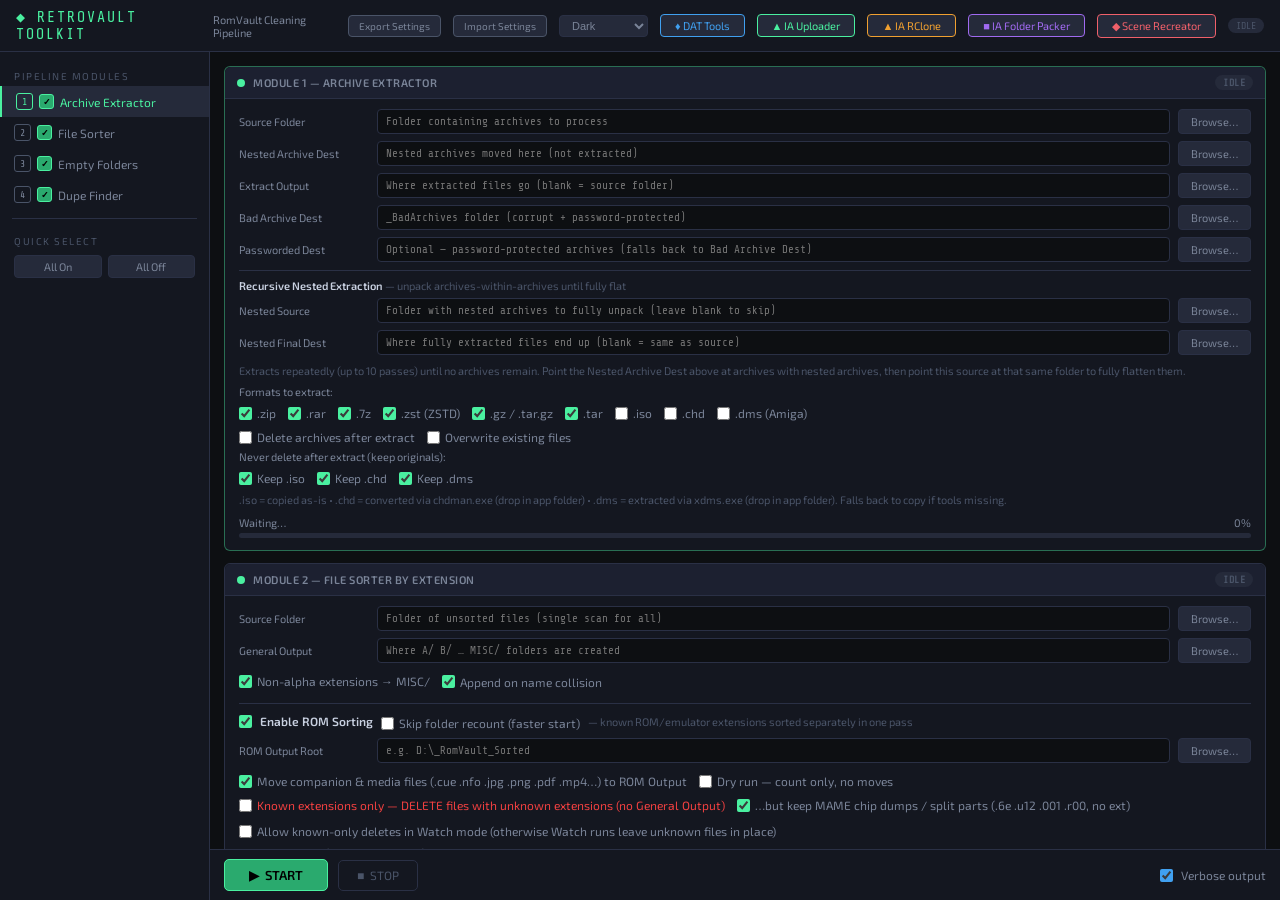
==== commit c2aa7786: "Rename the suite to RetroVault Toolkit (display name only; folder, paths and .rsr tool tag unchanged" ====
--- a/gui/index.html
+++ b/gui/index.html
@@ -3,7 +3,7 @@
 <head>
 <meta charset="UTF-8">
 <meta name="viewport" content="width=device-width, initial-scale=1.0">
-<title>ToSort Toolkit</title>
+<title>RetroVault Toolkit</title>
 <style>
 @import url('https://fonts.googleapis.com/css2?family=Share+Tech+Mono&family=Exo+2:wght@400;500;600&display=swap');
 
@@ -157,7 +157,7 @@
 
   <!-- Title bar -->
   <div class="titlebar">
-    <span class="logo">&#9670; TOSORT TOOLKIT</span>
+    <span class="logo">&#9670; RETROVAULT TOOLKIT</span>
     <span class="sub">RomVault Cleaning Pipeline</span>
     <button class="browse-btn" id="export-btn" onclick="exportSettings()" style="margin-left:auto;border-color:var(--text3);color:var(--text2);padding:4px 10px;font-size:10px" title="Saves to tosort_settings_export.json in app folder">Export Settings</button>
     <button class="browse-btn" style="border-color:var(--text3);color:var(--text2);padding:4px 10px;font-size:10px" onclick="importSettings()">Import Settings</button>
@@ -952,7 +952,7 @@
   };
 }
 
-addLog('ToSort Toolkit ready. Configure folders and press START.', 'info');
+addLog('RetroVault Toolkit ready. Configure folders and press START.', 'info');
 
 // ─── Settings Export/Import ──────────────────────────────────────────────────────────────
 // ── Theme switcher ───────────────────────────────────────────────────────────
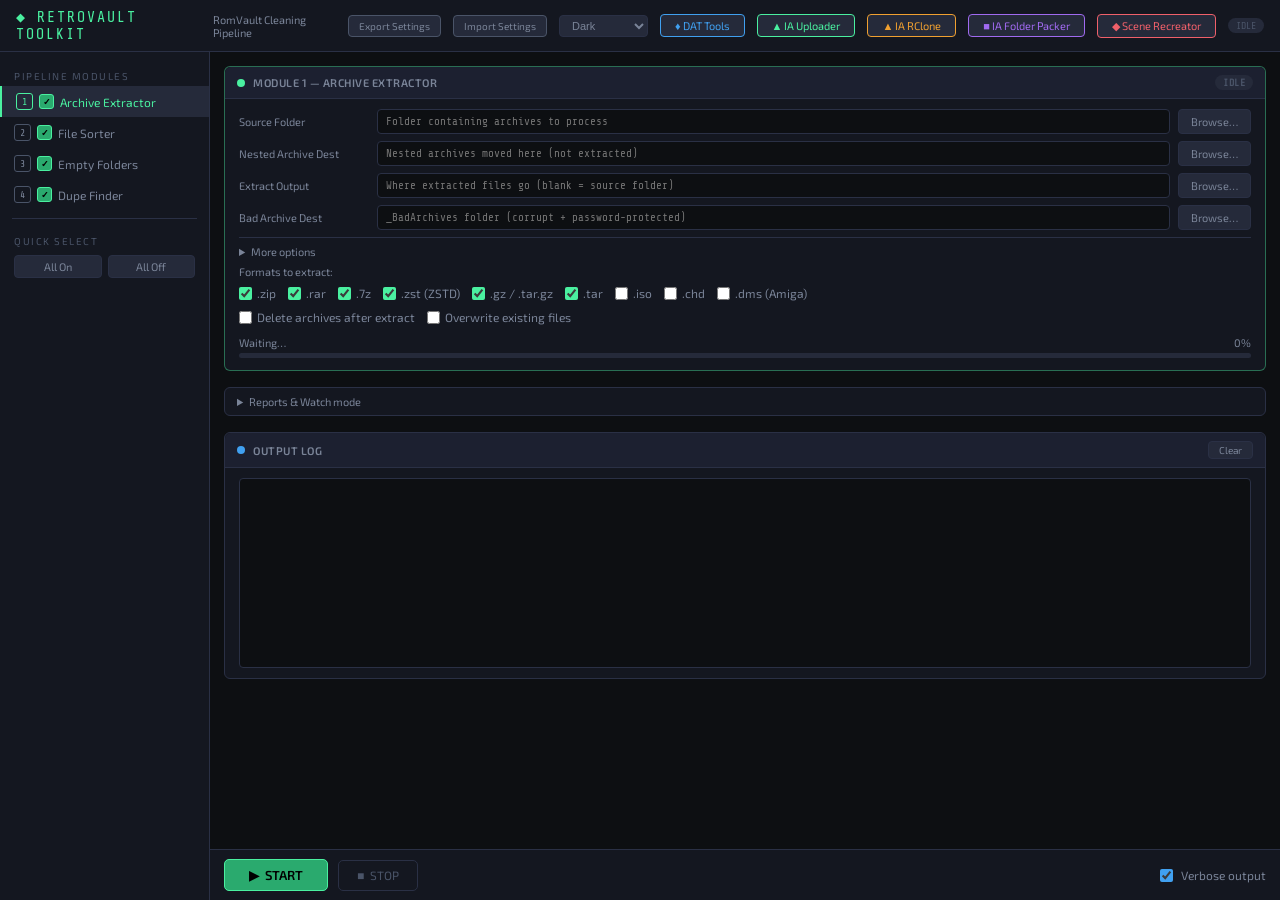
==== commit 8381cf37: "GUI: tidier RSR Scanner, ToSort Pipeline and both IA uploaders - RSR Scanner: Capture / Rebuild / Da" ====
--- a/gui/index.html
+++ b/gui/index.html
@@ -150,6 +150,12 @@
 ::-webkit-scrollbar-track{background:var(--bg0)}
 ::-webkit-scrollbar-thumb{background:var(--bg3);border-radius:3px}
 ::-webkit-scrollbar-thumb:hover{background:var(--border)}
+#panel-0:not(.active-panel),#panel-1:not(.active-panel),#panel-2:not(.active-panel),#panel-3:not(.active-panel){display:none}
+details.more{border-top:1px solid var(--border);padding-top:4px;margin:4px 0}
+details.more summary{cursor:pointer;font-size:11px;color:var(--text2);padding:3px 0;user-select:none}
+details.more summary:hover{color:var(--acc)}
+.more-body{display:flex;flex-direction:column;gap:8px;padding:6px 0 2px 0}
+details.extra-panels{border:1px solid var(--border);border-radius:6px;padding:4px 12px;background:var(--bg1)}
 </style>
 </head>
 <body>
@@ -236,6 +242,7 @@
               <input class="path-input" id="m0-bad" placeholder="_BadArchives folder (corrupt + password-protected)" />
               <button class="browse-btn" onclick="browse('m0-bad')">Browse&hellip;</button>
             </div>
+            <details class="more"><summary>More options</summary><div class="more-body">
             <div class="row">
               <label>Passworded Dest</label>
               <input class="path-input" id="m0-pw" placeholder="Optional — password-protected archives (falls back to Bad Archive Dest)" />
@@ -261,6 +268,17 @@
               Point the Nested Archive Dest above at archives with nested archives,
               then point this source at that same folder to fully flatten them.
             </div>
+            <div style="font-size:11px;color:var(--text2);margin-bottom:4px">Never delete after extract (keep originals):</div>
+            <div class="opt-row">
+              <label class="opt"><input type="checkbox" id="m0-no-del-iso" checked> Keep .iso</label>
+              <label class="opt"><input type="checkbox" id="m0-no-del-chd" checked> Keep .chd</label>
+              <label class="opt"><input type="checkbox" id="m0-no-del-dms" checked> Keep .dms</label>
+            </div>
+            <div style="padding:2px 0 4px;font-size:11px;color:var(--text3)">
+              .iso = copied as-is &bull; .chd = converted via chdman.exe (drop in app folder) &bull;
+              .dms = extracted via xdms.exe (drop in app folder). Falls back to copy if tools missing.
+            </div>
+            </div></details>
             <div style="font-size:11px;color:var(--text2);margin-bottom:4px;margin-top:4px">Formats to extract:</div>
             <div class="opt-row">
               <label class="opt"><input type="checkbox" id="m0-zip" checked> .zip</label>
@@ -277,16 +295,6 @@
               <label class="opt"><input type="checkbox" id="m0-del"> Delete archives after extract</label>
               <label class="opt"><input type="checkbox" id="m0-over"> Overwrite existing files</label>
             </div>
-            <div style="font-size:11px;color:var(--text2);margin-bottom:4px">Never delete after extract (keep originals):</div>
-            <div class="opt-row">
-              <label class="opt"><input type="checkbox" id="m0-no-del-iso" checked> Keep .iso</label>
-              <label class="opt"><input type="checkbox" id="m0-no-del-chd" checked> Keep .chd</label>
-              <label class="opt"><input type="checkbox" id="m0-no-del-dms" checked> Keep .dms</label>
-            </div>
-            <div style="padding:2px 0 4px;font-size:11px;color:var(--text3)">
-              .iso = copied as-is &bull; .chd = converted via chdman.exe (drop in app folder) &bull;
-              .dms = extracted via xdms.exe (drop in app folder). Falls back to copy if tools missing.
-            </div>
             <div class="progress-wrap">
               <div class="progress-label">
                 <span id="pstep-0">Waiting…</span>
@@ -325,7 +333,6 @@
                 <input type="checkbox" id="m1-rom-enable" checked onchange="toggleRomSection()">
                 &nbsp;Enable ROM Sorting
               </label>
-              <label class="opt" style="margin-top:4px"><input type="checkbox" id="m1-skip-recount"> Skip folder recount (faster start)</label>
               <span style="font-size:11px;color:var(--text3)">— known ROM/emulator extensions sorted separately in one pass</span>
             </div>
             <div id="rom-section">
@@ -338,6 +345,10 @@
                 <label class="opt"><input type="checkbox" id="m1-companions" checked> Move companion &amp; media files (.cue .nfo .jpg .png .pdf .mp4&hellip;) to ROM Output</label>
                 <label class="opt"><input type="checkbox" id="m1-dry"> Dry run &mdash; count only, no moves</label>
               </div>
+              <details class="more"><summary>More options</summary><div class="more-body">
+              <div class="opt-row">
+                <label class="opt"><input type="checkbox" id="m1-skip-recount"> Skip folder recount (faster start)</label>
+              </div>
               <div class="opt-row">
                 <label class="opt" style="color:var(--danger)"><input type="checkbox" id="m1-known-only" onchange="toggleKnownOnly()"> Known extensions only &mdash; DELETE files with unknown extensions (no General Output)</label>
                 <label class="opt"><input type="checkbox" id="m1-keep-chip" checked> &hellip;but keep MAME chip dumps / split parts (.6e .u12 .001 .r00, no ext)</label>
@@ -347,6 +358,7 @@
                 800+ extensions (rom_extensions.py): TOSEC &bull; No-Intro &bull; Redump &bull; MAME/CHD &bull; VGM &bull; artwork, video &amp; manuals.
                 ROM files &rarr; ROM Output. Everything else &rarr; General Output, or deleted in known-only mode (list saved to reports/).
               </div>
+              </div></details>
             </div>
             <div class="progress-wrap">
               <div class="progress-label"><span id="pstep-1">Waiting&hellip;</span><span id="ppct-1">0%</span></div>
@@ -404,7 +416,10 @@
           </div>
         </div>
 
-                <!-- REPORT SETTINGS -->
+        <details class="more extra-panels" id="more-pipeline">
+          <summary>Reports &amp; Watch mode</summary>
+          <div class="more-body">
+        <!-- REPORT SETTINGS -->
         <div class="panel" id="panel-report">
           <div class="panel-hdr">
             <div class="dot dot-blue"></div>
@@ -456,6 +471,8 @@
             </div>
           </div>
         </div>
+          </div>
+        </details>
         <!-- LOG -->
         <div class="panel">
           <div class="panel-hdr">
@@ -570,6 +587,7 @@
   const [label, cls] = map[state] || ['?', 'pill-idle'];
   el.textContent = label;
   el.className = 'pill ' + cls;
+  if (state === 'running' && /^[0-3]$/.test(String(mod))) selectMod(Number(mod));
 }
 
 function setGlobalStatus(state) {
